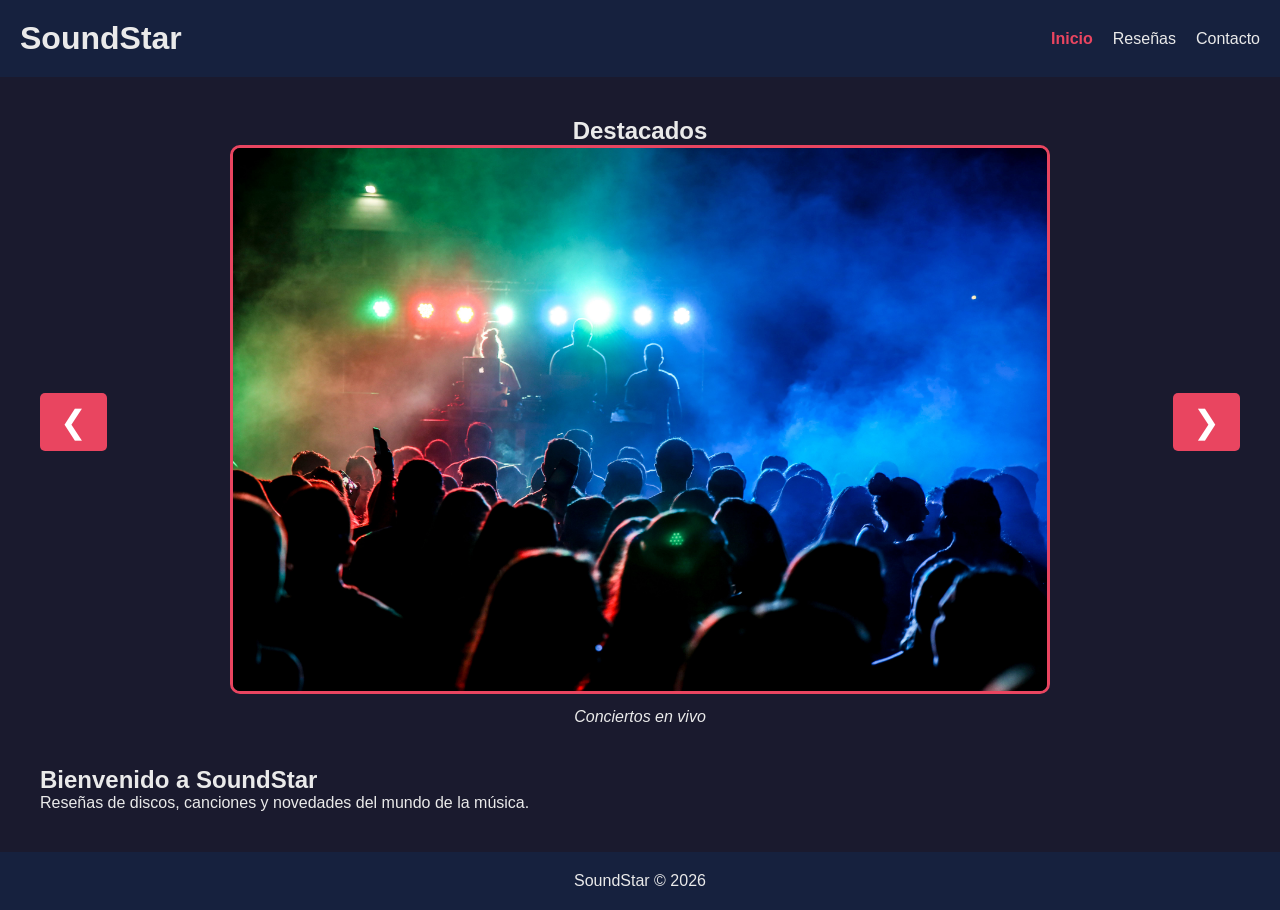
==== index.html @ a7f5a967 "Mover sitio a la raiz" ====
<!DOCTYPE html>
<html lang="es">
<head>
    <meta charset="UTF-8">
    <meta name="viewport" content="width=device-width, initial-scale=1.0">
    <title>SoundStar | Inicio</title>
    <link rel="stylesheet" href="css/estilo.css">
</head>
<body>
    <header>
        <h1>SoundStar</h1>
        <nav>
            <ul>
                <li><a href="index.html" class="activo">Inicio</a></li>
                <li><a href="articulos.html">Reseñas</a></li>
                <li><a href="contacto.html">Contacto</a></li>
            </ul>
        </nav>
    </header>

    <main>
        <section class="carrusel">
    <h2>Destacados</h2>
    <div class="contenedor-carrusel">
        <button id="boton-anterior" aria-label="Imagen anterior">&#10094;</button>

        <div class="imagen-actual">
            <img id="imagen-carrusel" src="img/concierto.jpg" alt="Conciertos en vivo">
        </div>

        <button id="boton-siguiente" aria-label="Imagen siguiente">&#10095;</button>
    </div>
    <p id="descripcion-carrusel"></p>
</section>

        <section>
            <h2>Bienvenido a SoundStar</h2>
            <p>Reseñas de discos, canciones y novedades del mundo de la música.</p>
        </section>
    </main>

    <footer>
        <p>SoundStar © 2026</p>
    </footer>

    <script src="js/carrusel.js"></script>
</body>
</html>
---- css/estilo.css ----
* {
    margin: 0;
    padding: 0;
    box-sizing: border-box;
}

body {
    font-family: Arial, sans-serif;
    background-color: #1a1a2e;
    color: #eaeaea;
}

header {
    display: flex;
    justify-content: space-between;
    align-items: center;
    padding: 20px;
    background-color: #16213e;
}

nav ul {
    display: flex;
    list-style: none;
    gap: 20px;
}

nav a {
    color: #eaeaea;
    text-decoration: none;
}

nav a.activo {
    color: #e94560;
    font-weight: bold;
}

main {
    padding: 40px;
}

footer {
    text-align: center;
    padding: 20px;
    background-color: #16213e;
}

.carrusel {
    text-align: center;
    margin-bottom: 40px;
}

.contenedor-carrusel {
    display: flex;
    justify-content: center;
    align-items: center;
    gap: 20px;
}

#boton-anterior, #boton-siguiente {
    font-size: 2rem;
    background-color: #e94560;
    color: white;
    border: none;
    padding: 10px 20px;
    cursor: pointer;
    border-radius: 5px;
}

.imagen-actual img {
    max-width: 80%;
    height: auto;
    border: 3px solid #e94560;
    border-radius: 10px;
}

#descripcion-carrusel {
    font-style: italic;
    margin-top: 10px;
}

.grilla-albumes {
    display: flex;
    flex-wrap: wrap;
    gap: 20px;
    justify-content: center;
}

.tarjeta-album {
    background-color: #16213e;
    border-radius: 10px;
    padding: 15px;
    width: 300px;
    border: 1px solid #e94560;
}

.tarjeta-album img {
    width: 100%;
    height: auto;
    border-radius: 5px;
}

.tarjeta-album h3 {
    color: #e94560;
    margin: 10px 0 5px;
}

.tarjeta-album .artista {
    font-style: italic;
    color: #aaa;
    margin-bottom: 10px;
}

.boton-canciones {
    background-color: #e94560;
    color: white;
    border: none;
    padding: 8px 15px;
    border-radius: 5px;
    cursor: pointer;
    margin-top: 10px;
}
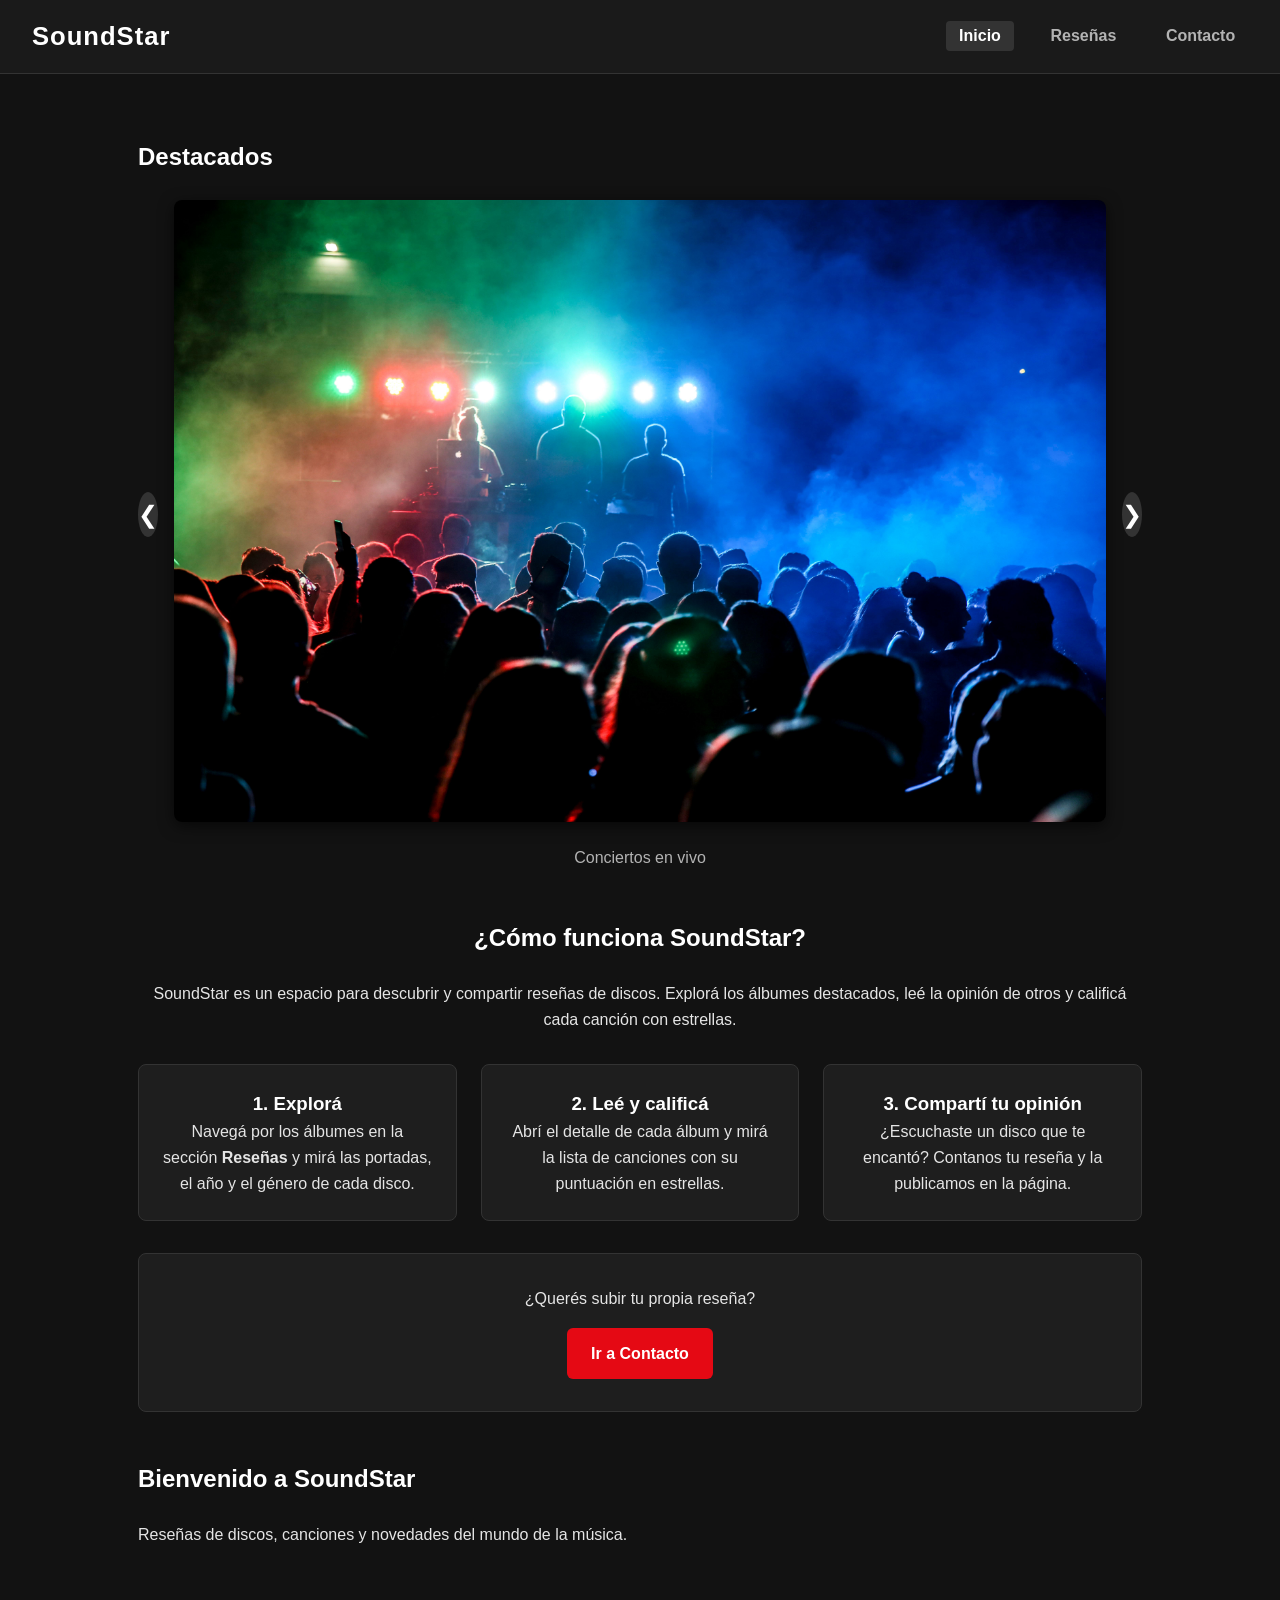
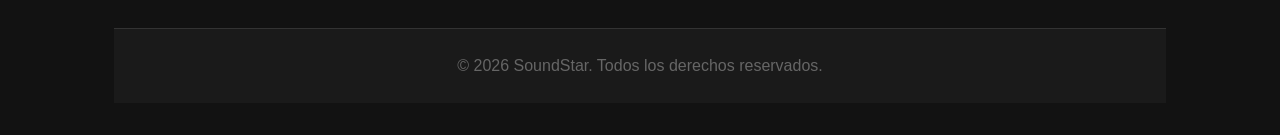
==== commit 48bfc706: "Pagina actualizada" ====
--- a/index.html
+++ b/index.html
@@ -7,6 +7,7 @@
     <link rel="stylesheet" href="css/estilo.css">
 </head>
 <body>
+
     <header>
         <h1>SoundStar</h1>
         <nav>
@@ -19,28 +20,54 @@
     </header>
 
     <main>
-        <section class="carrusel">
-    <h2>Destacados</h2>
-    <div class="contenedor-carrusel">
-        <button id="boton-anterior" aria-label="Imagen anterior">&#10094;</button>
+       <main>
+    <section class="carrusel">
+        <h2>Destacados</h2>
+        <div class="contenedor-carrusel">
+            <button id="boton-anterior" aria-label="Imagen anterior">&#10094;</button>
+            <div class="imagen-actual">
+                <img id="imagen-carrusel" src="img/concierto.jpg" alt="Conciertos en vivo">
+            </div>
+            <button id="boton-siguiente" aria-label="Imagen siguiente">&#10095;</button>
+        </div>
+        <p id="descripcion-carrusel"></p>
+    </section>
 
-        <div class="imagen-actual">
-            <img id="imagen-carrusel" src="img/concierto.jpg" alt="Conciertos en vivo">
+    <!-- NUEVA SECCIÓN: cómo funciona -->
+    <section class="como-funciona">
+        <h2>¿Cómo funciona SoundStar?</h2>
+        <p>SoundStar es un espacio para descubrir y compartir reseñas de discos. Explorá los álbumes destacados, leé la opinión de otros y calificá cada canción con estrellas.</p>
+
+        <div class="pasos">
+            <div class="paso">
+                <h3>1. Explorá</h3>
+                <p>Navegá por los álbumes en la sección <strong>Reseñas</strong> y mirá las portadas, el año y el género de cada disco.</p>
+            </div>
+            <div class="paso">
+                <h3>2. Leé y calificá</h3>
+                <p>Abrí el detalle de cada álbum y mirá la lista de canciones con su puntuación en estrellas.</p>
+            </div>
+            <div class="paso">
+                <h3>3. Compartí tu opinión</h3>
+                <p>¿Escuchaste un disco que te encantó? Contanos tu reseña y la publicamos en la página.</p>
+            </div>
         </div>
 
-        <button id="boton-siguiente" aria-label="Imagen siguiente">&#10095;</button>
-    </div>
-    <p id="descripcion-carrusel"></p>
-</section>
+        <div class="llamado-accion">
+            <p>¿Querés subir tu propia reseña?</p>
+            <a href="contacto.html" class="boton-contacto">Ir a Contacto</a>
+        </div>
+    </section>
 
-        <section>
-            <h2>Bienvenido a SoundStar</h2>
-            <p>Reseñas de discos, canciones y novedades del mundo de la música.</p>
-        </section>
-    </main>
+    <section>
+        <h2>Bienvenido a SoundStar</h2>
+        <p>Reseñas de discos, canciones y novedades del mundo de la música.</p>
+    </section>
+       </main>
+
 
     <footer>
-        <p>SoundStar © 2026</p>
+        <p>&copy; 2026 SoundStar. Todos los derechos reservados.</p>
     </footer>
 
     <script src="js/carrusel.js"></script>
--- a/css/estilo.css
+++ b/css/estilo.css
@@ -1,3 +1,4 @@
+/* ===== GENERAL ===== */
 * {
     margin: 0;
     padding: 0;
@@ -5,117 +6,321 @@
 }
 
 body {
-    font-family: Arial, sans-serif;
-    background-color: #1a1a2e;
-    color: #eaeaea;
-}
-
+    font-family: Arial, Helvetica, sans-serif;
+    background-color: #121212;
+    color: #e5e5e5;
+    line-height: 1.6;
+}
+
+a {
+    color: #e5e5e5;
+    text-decoration: none;
+}
+
+/* ===== HEADER ===== */
 header {
-    display: flex;
+    background-color: #1a1a1a;
+    padding: 1rem 2rem;
+    display: flex;
+    align-items: center;
     justify-content: space-between;
+    border-bottom: 1px solid #333;
+    position: sticky;
+    top: 0;
+    z-index: 10;
+}
+
+header h1 {
+    color: #fff;
+    font-size: 1.6rem;
+    letter-spacing: 1px;
+}
+
+nav ul {
+    list-style: none;
+    display: flex;
+    gap: 1.5rem;
+}
+
+nav a {
+    color: #b3b3b3;
+    font-weight: bold;
+    padding: 0.4rem 0.8rem;
+    border-radius: 4px;
+    transition: color 0.2s, background 0.2s;
+}
+
+nav a:hover {
+    color: #fff;
+    background: #333;
+}
+
+nav a.activo {
+    color: #fff;
+    background: #333;
+    border-radius: 4px;
+}
+
+/* ===== MAIN ===== */
+main {
+    max-width: 1100px;
+    margin: 0 auto;
+    padding: 2rem 1.5rem;
+}
+
+main h2 {
+    color: #fff;
+    margin-bottom: 1.5rem;
+    font-size: 1.5rem;
+}
+
+/* ===== CARRUSEL ===== */
+.carrusel {
+    margin-bottom: 3rem;
+}
+
+.contenedor-carrusel {
+    display: flex;
     align-items: center;
-    padding: 20px;
-    background-color: #16213e;
-}
-
-nav ul {
-    display: flex;
-    list-style: none;
-    gap: 20px;
-}
-
-nav a {
-    color: #eaeaea;
-    text-decoration: none;
-}
-
-nav a.activo {
-    color: #e94560;
+    gap: 1rem;
+    justify-content: center;
+}
+
+.contenedor-carrusel button {
+    background: #333;
+    color: #fff;
+    border: none;
+    font-size: 1.5rem;
+    width: 45px;
+    height: 45px;
+    border-radius: 50%;
+    cursor: pointer;
+    transition: background 0.2s;
+}
+
+.contenedor-carrusel button:hover {
+    background: #e50914;
+}
+
+.imagen-actual img {
+    max-width: 100%;
+    border-radius: 8px;
+    box-shadow: 0 4px 15px rgba(0, 0, 0, 0.6);
+}
+
+#descripcion-carrusel {
+    text-align: center;
+    color: #b3b3b3;
+    margin-top: 1rem;
+}
+
+/* ===== CÓMO FUNCIONA ===== */
+.como-funciona {
+    text-align: center;
+    margin-bottom: 3rem;
+}
+
+.pasos {
+    display: flex;
+    gap: 1.5rem;
+    justify-content: center;
+    flex-wrap: wrap;
+    margin: 2rem 0;
+}
+
+.paso {
+    flex: 1;
+    min-width: 200px;
+    background: #1e1e1e;
+    border: 1px solid #333;
+    border-radius: 8px;
+    padding: 1.5rem;
+    transition: border-color 0.2s;
+}
+
+.paso:hover {
+    border-color: #e50914;
+}
+
+.paso h3 {
+    color: #fff;
+    margin-top: 0;
+}
+
+.llamado-accion {
+    margin-top: 2rem;
+    padding: 2rem;
+    background: #1e1e1e;
+    border: 1px solid #333;
+    border-radius: 8px;
+}
+
+.boton-contacto {
+    display: inline-block;
+    margin-top: 1rem;
+    padding: 0.8rem 1.5rem;
+    background: #e50914;
+    color: #fff;
+    border-radius: 6px;
     font-weight: bold;
-}
-
-main {
-    padding: 40px;
-}
-
-footer {
-    text-align: center;
-    padding: 20px;
-    background-color: #16213e;
-}
-
-.carrusel {
-    text-align: center;
-    margin-bottom: 40px;
-}
-
-.contenedor-carrusel {
-    display: flex;
-    justify-content: center;
-    align-items: center;
-    gap: 20px;
-}
-
-#boton-anterior, #boton-siguiente {
-    font-size: 2rem;
-    background-color: #e94560;
-    color: white;
-    border: none;
-    padding: 10px 20px;
-    cursor: pointer;
-    border-radius: 5px;
-}
-
-.imagen-actual img {
-    max-width: 80%;
-    height: auto;
-    border: 3px solid #e94560;
-    border-radius: 10px;
-}
-
-#descripcion-carrusel {
-    font-style: italic;
-    margin-top: 10px;
-}
-
+    transition: background 0.2s;
+}
+
+.boton-contacto:hover {
+    background: #b0060e;
+}
+
+/* ===== GRILLA DE ÁLBUMES ===== */
 .grilla-albumes {
-    display: flex;
-    flex-wrap: wrap;
-    gap: 20px;
-    justify-content: center;
+    display: grid;
+    grid-template-columns: repeat(auto-fill, minmax(250px, 1fr));
+    gap: 1.5rem;
 }
 
 .tarjeta-album {
-    background-color: #16213e;
-    border-radius: 10px;
-    padding: 15px;
-    width: 300px;
-    border: 1px solid #e94560;
+    background: #1e1e1e;
+    border: 1px solid #333;
+    border-radius: 8px;
+    overflow: hidden;
+    transition: transform 0.2s, border-color 0.2s;
+}
+
+.tarjeta-album:hover {
+    transform: translateY(-4px);
+    border-color: #555;
 }
 
 .tarjeta-album img {
     width: 100%;
-    height: auto;
-    border-radius: 5px;
+    height: 200px;
+    object-fit: cover;
 }
 
 .tarjeta-album h3 {
-    color: #e94560;
-    margin: 10px 0 5px;
+    color: #fff;
+    padding: 0.8rem 1rem 0.2rem;
 }
 
 .tarjeta-album .artista {
-    font-style: italic;
-    color: #aaa;
-    margin-bottom: 10px;
-}
-
-.boton-canciones {
-    background-color: #e94560;
-    color: white;
+    color: #b3b3b3;
+    font-size: 0.85rem;
+    padding: 0 1rem;
+}
+
+.tarjeta-album p {
+    padding: 0 1rem;
+    color: #999;
+    font-size: 0.9rem;
+}
+
+.btn-detalle {
+    margin: 1rem;
+    padding: 0.6rem 1.2rem;
+    background: #333;
+    color: #fff;
     border: none;
-    padding: 8px 15px;
-    border-radius: 5px;
+    border-radius: 4px;
     cursor: pointer;
-    margin-top: 10px;
-}
+    font-weight: bold;
+    transition: background 0.2s;
+}
+
+.btn-detalle:hover {
+    background: #e50914;
+}
+
+/* ===== PANEL DE DETALLE ===== */
+.detalle-album {
+    display: none;
+    margin-top: 2rem;
+    background: #1e1e1e;
+    border: 1px solid #333;
+    border-radius: 8px;
+    padding: 2rem;
+    position: relative;
+}
+
+#cerrar-detalle {
+    position: absolute;
+    top: 1rem;
+    right: 1rem;
+    background: #333;
+    color: #fff;
+    border: none;
+    width: 35px;
+    height: 35px;
+    border-radius: 50%;
+    cursor: pointer;
+    font-size: 1rem;
+}
+
+#cerrar-detalle:hover {
+    background: #e50914;
+}
+
+.lista-canciones {
+    list-style: none;
+    margin-top: 1rem;
+}
+
+.cancion-item {
+    display: flex;
+    justify-content: space-between;
+    padding: 0.6rem 0;
+    border-bottom: 1px solid #333;
+}
+
+.titulo-cancion {
+    color: #e5e5e5;
+}
+
+.estrellas {
+    color: #f5c518; /* dorado estilo IMDb para las estrellas */
+}
+
+/* ===== CONTACTO ===== */
+.formulario-contacto {
+    max-width: 500px;
+    margin: 0 auto;
+}
+
+.formulario-contacto div {
+    margin-bottom: 1rem;
+}
+
+.formulario-contacto label {
+    display: block;
+    margin-bottom: 0.3rem;
+    color: #b3b3b3;
+}
+
+.formulario-contacto input,
+.formulario-contacto textarea {
+    width: 100%;
+    padding: 0.7rem;
+    background: #1e1e1e;
+    border: 1px solid #333;
+    border-radius: 4px;
+    color: #fff;
+}
+
+.formulario-contacto input:focus,
+.formulario-contacto textarea:focus {
+    outline: none;
+    border-color: #e50914;
+}
+
+.error {
+    color: #e50914;
+    font-size: 0.85rem;
+}
+
+/* ===== FOOTER ===== */
+footer {
+    background: #1a1a1a;
+    color: #666;
+    text-align: center;
+    padding: 1.5rem;
+    border-top: 1px solid #333;
+    margin-top: 3rem;
+}
